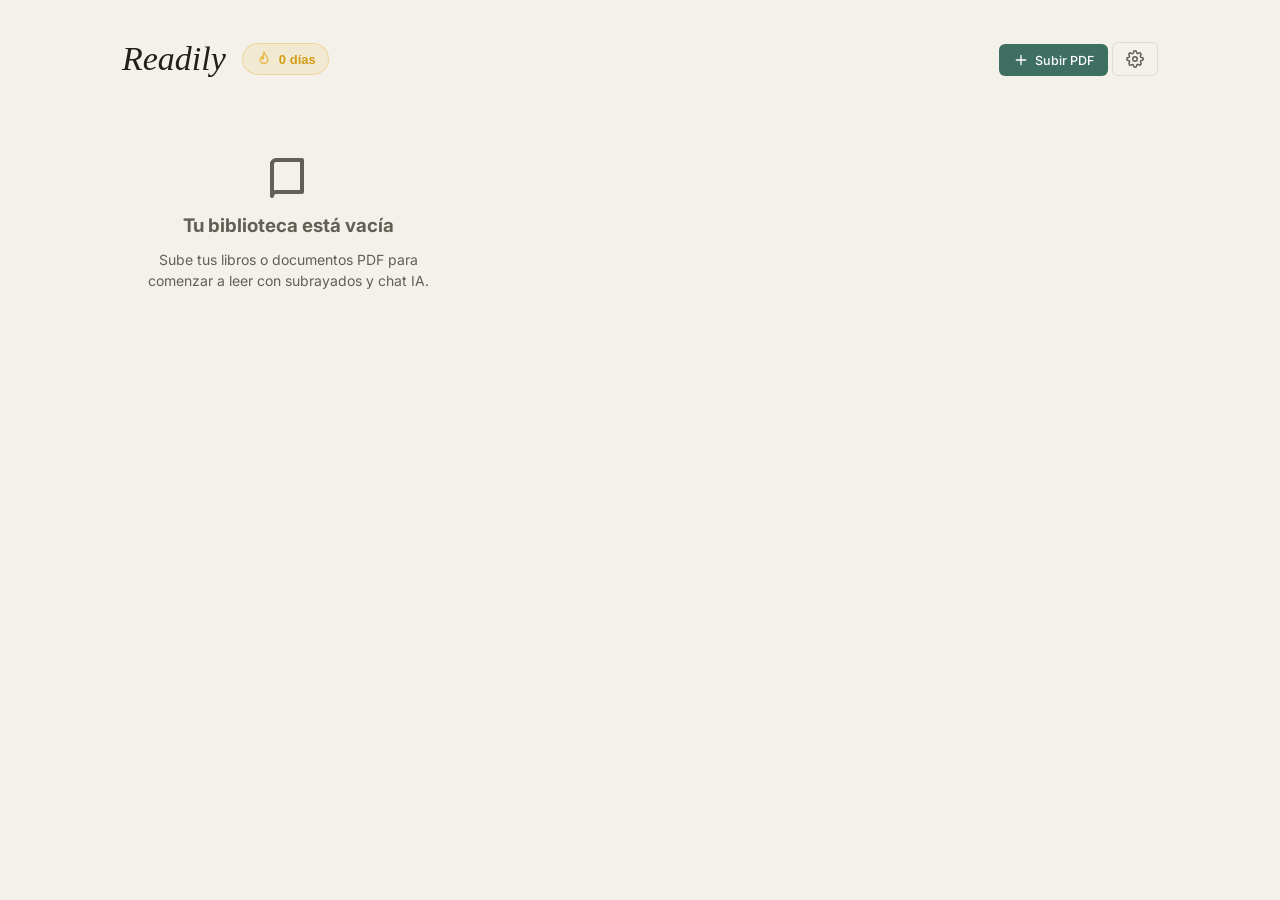
==== index.html @ dd0cfbba "fix: one-time cache purge and restore service worker registration" ====
<!DOCTYPE html>
<html lang="es">
<head>
  <meta charset="UTF-8">
  <meta name="viewport" content="width=device-width, initial-scale=1.0, viewport-fit=cover">
  <title>Readily</title>
  <meta name="description" content="Readily — Lector personal de PDFs con IA estilo Acrobat, racha de lectura y glosario.">
  <link rel="manifest" href="manifest.json">
  <meta name="theme-color" content="#1F1D1A">
  <meta name="apple-mobile-web-app-capable" content="yes">
  <meta name="apple-mobile-web-app-status-bar-style" content="black-translucent">
  <meta name="apple-mobile-web-app-title" content="Readily">
  <link rel="apple-touch-icon" href="icon-192.png">

  <!-- Limpieza ÚNICA de la caché vieja de la v1 (no se repite, para no romper el modo offline) -->
  <script>
    (async function purgeStaleCachesOnce() {
      try {
        if (localStorage.getItem('readily_v2_purged')) return;
        localStorage.setItem('readily_v2_purged', '1');
        if ('serviceWorker' in navigator) {
          const regs = await navigator.serviceWorker.getRegistrations();
          for (const r of regs) await r.unregister();
        }
        if ('caches' in window) {
          const keys = await caches.keys();
          for (const k of keys) await caches.delete(k);
        }
        location.reload();
      } catch (_) {}
    })();
  </script>

  <!-- Estilos de Readily v2 -->
  <link rel="stylesheet" href="css/style.css?v=2.2">

  <link rel="preconnect" href="https://fonts.googleapis.com">
  <link rel="preconnect" href="https://fonts.gstatic.com" crossorigin>
  <link href="https://fonts.googleapis.com/css2?family=Inter:wght@400;500;600;700&display=swap" rel="stylesheet">
</head>
<body>
  <div id="app-root"></div>

  <!-- Librerías locales en vendor/ para funcionamiento sin conexión -->
  <script src="vendor/supabase.js"></script>
  <script src="vendor/pdf.min.js"></script>

  <script>
    if ('serviceWorker' in navigator) {
      window.addEventListener('load', () => navigator.serviceWorker.register('sw.js').catch(() => {}));
    }
    // Configurar worker local de pdf.js
    if (window.pdfjsLib) {
      window.pdfjsLib.GlobalWorkerOptions.workerSrc = 'vendor/pdf.worker.min.js';
    }
  </script>

  <!-- Módulo de la aplicación v2 con sello de versión -->
  <script type="module">
    import { initApp } from './js/app.js?v=2.2';
    window.addEventListener('DOMContentLoaded', () => {
      initApp(document.getElementById('app-root'));
    });
  </script>
</body>
</html>
---- css/style.css ----
/* ============================================================
   Readily v2 — Sistema de Estilos y Diseño Premium
   ============================================================ */

:root {
  --paper: #F4F1EA;
  --paper-card: #FFFFFF;
  --ink: #22201D;
  --ink-soft: #635E56;
  --ink-light: #948F86;
  --spine: #1F1D1A;
  --spine-text: #F4F1EA;
  
  --accent: #3F6E63;
  --accent-h: #31574E;
  --accent-soft: #E2ECE8;
  --accent-glow: rgba(63, 110, 99, 0.15);
  
  --line: #E2DAD0;
  --line-dark: #33302B;
  
  --serif: Georgia, "Iowan Old Style", "Palatino Linotype", serif;
  --sans: "Inter", -apple-system, BlinkMacSystemFont, "Segoe UI", Roboto, sans-serif;
  
  --r-sm: 6px;
  --r: 10px;
  --r-lg: 16px;
  --r-xl: 24px;
  
  --shadow-sm: 0 2px 8px rgba(34, 32, 29, 0.05);
  --shadow: 0 8px 24px rgba(34, 32, 29, 0.09);
  --shadow-lg: 0 16px 48px rgba(34, 32, 29, 0.16);
  
  --warn: #E9B949;
  --danger: #B4433A;
  --danger-soft: #FDF0F0;
  --success: #2A7A6B;
}

*, *::before, *::after {
  box-sizing: border-box;
  margin: 0;
  padding: 0;
}

html, body {
  height: 100%;
  width: 100%;
  overflow: hidden;
  font-family: var(--sans);
  color: var(--ink);
  background-color: var(--paper);
  -webkit-font-smoothing: antialiased;
  -webkit-tap-highlight-color: transparent;
}

#app-root {
  height: 100vh;
  width: 100vw;
  display: flex;
  flex-direction: column;
}

/* ============================================================
   BOTONES E INPUTS
   ============================================================ */

.btn {
  display: inline-flex;
  align-items: center;
  justify-content: center;
  gap: 6px;
  padding: 10px 18px;
  border-radius: var(--r);
  font-size: 13.5px;
  font-weight: 500;
  font-family: var(--sans);
  cursor: pointer;
  border: 1px solid transparent;
  transition: all 0.15s ease;
  white-space: nowrap;
  user-select: none;
}

.btn.primary {
  background: var(--accent);
  color: #fff;
}
.btn.primary:hover {
  background: var(--accent-h);
  box-shadow: 0 4px 12px var(--accent-glow);
}

.btn.ghost {
  background: transparent;
  color: var(--ink-soft);
  border-color: var(--line);
}
.btn.ghost:hover {
  background: var(--paper-card);
  color: var(--ink);
  border-color: var(--ink-light);
}

.btn.danger {
  color: var(--danger);
  border-color: rgba(180, 67, 58, 0.2);
}
.btn.danger:hover {
  background: var(--danger-soft);
  border-color: var(--danger);
}

.btn.small {
  padding: 7px 13px;
  font-size: 12.5px;
  border-radius: var(--r-sm);
}

.btn.xsmall {
  padding: 4px 9px;
  font-size: 11.5px;
  border-radius: 4px;
}

.btn.icon-only {
  padding: 8px;
  border-radius: var(--r-sm);
}

.btn.full {
  width: 100%;
}

.btn:disabled {
  opacity: 0.5;
  cursor: not-allowed;
  pointer-events: none;
}

.icon-btn {
  background: transparent;
  border: none;
  color: var(--ink-soft);
  padding: 6px;
  border-radius: var(--r-sm);
  cursor: pointer;
  display: inline-flex;
  align-items: center;
  justify-content: center;
  transition: all 0.15s ease;
}
.icon-btn:hover {
  background: rgba(0,0,0,0.06);
  color: var(--ink);
}
.icon-btn.danger:hover {
  background: var(--danger-soft);
  color: var(--danger);
}

.input {
  width: 100%;
  padding: 10px 14px;
  border: 1px solid var(--line);
  border-radius: var(--r);
  font-size: 13.5px;
  font-family: var(--sans);
  color: var(--ink);
  background: var(--paper-card);
  outline: none;
  transition: border-color 0.15s ease, box-shadow 0.15s ease;
}
.input:focus {
  border-color: var(--accent);
  box-shadow: 0 0 0 3px var(--accent-glow);
}
.input.small {
  padding: 6px 10px;
  font-size: 12.5px;
  border-radius: var(--r-sm);
}
textarea.input {
  resize: vertical;
  line-height: 1.5;
}

.field {
  margin-bottom: 16px;
}
.field label {
  display: block;
  font-size: 12px;
  font-weight: 600;
  color: var(--ink-soft);
  margin-bottom: 6px;
  text-transform: uppercase;
  letter-spacing: 0.03em;
}

/* ============================================================
   PANTALLAS DE AUTENTICACIÓN Y CONEXIÓN
   ============================================================ */

.auth-screen {
  flex: 1;
  display: flex;
  align-items: center;
  justify-content: center;
  padding: 24px;
  background: var(--paper);
}

.auth-card {
  background: var(--paper-card);
  border: 1px solid var(--line);
  border-radius: var(--r-lg);
  padding: 40px 36px;
  width: 100%;
  max-width: 440px;
  box-shadow: var(--shadow);
}

.auth-logo {
  font-family: var(--serif);
  font-style: italic;
  font-size: 36px;
  color: var(--accent);
  margin-bottom: 4px;
}
.auth-tagline {
  font-size: 13.5px;
  color: var(--ink-soft);
  margin-bottom: 28px;
}
.auth-card h2 {
  font-size: 19px;
  font-weight: 700;
  margin-bottom: 8px;
}
.auth-hint {
  font-size: 13px;
  color: var(--ink-soft);
  line-height: 1.5;
  margin-bottom: 24px;
}

/* ============================================================
   BIBLIOTECA DE DOCUMENTOS
   ============================================================ */

.lib-container {
  flex: 1;
  overflow-y: auto;
  padding: 40px 32px 80px;
  max-width: 1100px;
  margin: 0 auto;
  width: 100%;
}

.lib-header {
  display: flex;
  justify-content: space-between;
  align-items: center;
  margin-bottom: 28px;
  gap: 16px;
}

.lib-brand {
  display: flex;
  align-items: center;
  gap: 16px;
}
.lib-title {
  font-family: var(--serif);
  font-style: italic;
  font-size: 34px;
  font-weight: 400;
}

.streak-pill {
  display: inline-flex;
  align-items: center;
  gap: 6px;
  background: rgba(233, 185, 73, 0.15);
  border: 1px solid rgba(233, 185, 73, 0.4);
  color: #D49C16;
  padding: 6px 12px;
  border-radius: 999px;
  font-size: 13px;
  font-weight: 600;
  cursor: pointer;
  transition: transform 0.15s ease;
}
.streak-pill:hover {
  transform: translateY(-1px);
}
.streak-pill .fire {
  color: #E9B949;
}
.streak-pill.mini {
  padding: 4px 10px;
  font-size: 12px;
}

.cat-bar {
  display: flex;
  gap: 8px;
  margin-bottom: 24px;
  overflow-x: auto;
  padding-bottom: 4px;
}
.cat-chip {
  padding: 7px 16px;
  border-radius: 999px;
  font-size: 12.5px;
  font-weight: 500;
  border: 1px solid var(--line);
  background: var(--paper-card);
  color: var(--ink-soft);
  cursor: pointer;
  white-space: nowrap;
  transition: all 0.15s ease;
}
.cat-chip:hover {
  border-color: var(--accent);
  color: var(--accent);
}
.cat-chip.on {
  background: var(--accent);
  color: #fff;
  border-color: var(--accent);
}

.doc-grid {
  display: grid;
  grid-template-columns: repeat(auto-fill, minmax(250px, 1fr));
  gap: 20px;
}

.doc-card {
  background: var(--paper-card);
  border: 1px solid var(--line);
  border-radius: var(--r-lg);
  padding: 22px;
  cursor: pointer;
  transition: all 0.2s ease;
  display: flex;
  flex-direction: column;
  box-shadow: var(--shadow-sm);
  position: relative;
}
.doc-card:hover {
  transform: translateY(-3px);
  box-shadow: var(--shadow);
  border-color: var(--accent);
}

.doc-card-top {
  display: flex;
  justify-content: space-between;
  align-items: center;
  margin-bottom: 14px;
}
.doc-emoji {
  font-size: 32px;
  line-height: 1;
}
.doc-cat-tag {
  background: var(--accent-soft);
  color: var(--accent);
  border-radius: 4px;
  padding: 3px 8px;
  font-size: 11px;
  font-weight: 600;
}

.doc-title {
  font-size: 15px;
  font-weight: 600;
  line-height: 1.4;
  color: var(--ink);
  margin-bottom: 8px;
  display: -webkit-box;
  -webkit-line-clamp: 2;
  -webkit-box-orient: vertical;
  overflow: hidden;
}

.doc-meta {
  font-size: 12px;
  color: var(--ink-soft);
  display: flex;
  gap: 8px;
  align-items: center;
  margin-bottom: 14px;
}
.offline-badge {
  color: var(--success);
  font-weight: 600;
  display: inline-flex;
  align-items: center;
  gap: 2px;
}

.doc-prog-wrap {
  height: 4px;
  background: var(--line);
  border-radius: 999px;
  overflow: hidden;
  margin-bottom: 6px;
}
.doc-prog-bar {
  height: 100%;
  background: var(--accent);
  border-radius: 999px;
  transition: width 0.3s ease;
}
.doc-prog-text {
  font-size: 11.5px;
  color: var(--ink-soft);
  margin-bottom: 16px;
}

.doc-card-actions {
  display: flex;
  gap: 6px;
  margin-top: auto;
}

/* ============================================================
   LECTOR (VISOR CONTINUO & TOOLBAR)
   ============================================================ */

.reader-shell {
  flex: 1;
  display: flex;
  flex-direction: column;
  height: 100vh;
  overflow: hidden;
  background-color: var(--paper);
}

.reader-toolbar {
  height: 52px;
  background: var(--spine);
  color: var(--spine-text);
  display: flex;
  align-items: center;
  justify-content: space-between;
  padding: 0 16px;
  z-index: 20;
  flex-shrink: 0;
  gap: 12px;
  box-shadow: 0 2px 10px rgba(0,0,0,0.2);
}

.tb-left, .tb-center, .tb-right {
  display: flex;
  align-items: center;
  gap: 8px;
}

.tb-left {
  min-width: 0;
  flex: 1;
}
.tb-doc-title {
  font-family: var(--serif);
  font-style: italic;
  font-size: 16px;
  white-space: nowrap;
  overflow: hidden;
  text-overflow: ellipsis;
  color: var(--spine-text);
}

.tb-divider {
  width: 1px;
  height: 20px;
  background: rgba(255,255,255,0.15);
  margin: 0 4px;
}

.tb-page-box {
  display: flex;
  align-items: center;
  gap: 4px;
  font-size: 13px;
  color: rgba(255,255,255,0.7);
}
.page-inp {
  width: 44px;
  text-align: center;
  background: rgba(255,255,255,0.1);
  border: 1px solid rgba(255,255,255,0.2);
  color: #fff;
  padding: 4px 2px;
  font-size: 13px;
}

.reader-toolbar .btn.ghost {
  color: var(--spine-text);
  border-color: rgba(255,255,255,0.15);
}
.reader-toolbar .btn.ghost:hover {
  background: rgba(255,255,255,0.15);
  color: #fff;
}
.reader-toolbar .btn.ghost.active {
  background: var(--accent);
  border-color: var(--accent);
  color: #fff;
}
.reader-toolbar .icon-btn {
  color: var(--spine-text);
}
.reader-toolbar .icon-btn:hover {
  background: rgba(255,255,255,0.15);
  color: #fff;
}

.reader-workspace {
  flex: 1;
  display: flex;
  overflow: hidden;
  position: relative;
}

.reader-stage {
  flex: 1;
  overflow: auto;
  display: flex;
  justify-content: center;
  padding: 0;
  background-color: #2B2927;
  position: relative;
}

/* Visor continuo */
.pages {
  display: flex;
  flex-direction: column;
  align-items: center;
  transform-origin: top center;
  transition: transform 0.1s ease-out;
}
.pages.zooming {
  transition: none;
  pointer-events: none;
}

.pg {
  position: relative;
  background: #FFFFFF;
  box-shadow: 0 10px 36px rgba(0, 0, 0, 0.45), 0 2px 8px rgba(0, 0, 0, 0.25);
  margin-bottom: 16px;
  border-radius: 3px;
}

/* Dock flotante de navegación estilo Acrobat */
.reader-float-dock {
  position: fixed;
  bottom: 22px;
  left: 50%;
  transform: translateX(-50%);
  background: rgba(31, 29, 26, 0.92);
  color: #F4F1EA;
  padding: 6px 14px;
  border-radius: 999px;
  box-shadow: 0 12px 36px rgba(0, 0, 0, 0.5);
  display: flex;
  align-items: center;
  gap: 8px;
  z-index: 90;
  backdrop-filter: blur(12px);
  border: 1px solid rgba(255, 255, 255, 0.15);
  transition: opacity 0.2s ease, transform 0.2s ease;
}
.reader-float-dock.hidden {
  opacity: 0;
  transform: translate(-50%, 15px);
  pointer-events: none;
}
.reader-float-dock .icon-btn {
  color: #F4F1EA;
}
.reader-float-dock .icon-btn:hover {
  background: rgba(255, 255, 255, 0.18);
  color: #FFF;
}
.reader-float-dock .dock-page {
  font-size: 13px;
  font-weight: 600;
  color: #FFF;
  padding: 0 6px;
  letter-spacing: 0.02em;
}

.pg-ph {
  width: 100%;
  height: 100%;
  display: flex;
  align-items: center;
  justify-content: center;
  color: var(--ink-light);
  font-size: 24px;
  background: #FAF8F5;
}

.pg-c {
  position: absolute;
  inset: 0;
}
.pg-c canvas {
  display: block;
}

/* Layer de Texto de pdf.js */
.textLayer {
  position: absolute;
  inset: 0;
  overflow: hidden;
  opacity: 0.25;
  line-height: 1;
  z-index: 2;
  cursor: text;
}
.textLayer :is(span, br) {
  color: transparent;
  position: absolute;
  white-space: pre;
  transform-origin: 0% 0%;
}
.textLayer ::selection {
  background: rgba(63, 110, 99, 0.45) !important;
}

.hl-layer, .sr-layer {
  position: absolute;
  inset: 0;
  pointer-events: none;
  z-index: 3;
}
.hl-rect {
  position: absolute;
  mix-blend-mode: multiply;
  border-radius: 2px;
  pointer-events: auto;
  cursor: pointer;
  transition: opacity 0.15s ease;
}
.hl-rect:hover {
  opacity: 0.8;
}
.hl-rect.flash {
  animation: pulse-hl 1.2s ease infinite alternate;
}

@keyframes pulse-hl {
  from { box-shadow: 0 0 2px rgba(233,185,73,0.5); }
  to { box-shadow: 0 0 14px rgba(233,185,73,0.95); }
}

.sr-rect {
  position: absolute;
  background: rgba(233, 185, 73, 0.5);
  border-radius: 2px;
}
.sr-rect.cur {
  background: rgba(233, 185, 73, 0.85);
  box-shadow: 0 0 8px rgba(233, 185, 73, 0.8);
}

/* Toolbar Flotante de Selección */
.sel-float-toolbar {
  position: fixed;
  transform: translate(-50%, -100%);
  background: var(--spine);
  color: var(--spine-text);
  padding: 6px 12px;
  border-radius: 999px;
  box-shadow: var(--shadow-lg);
  display: flex;
  align-items: center;
  gap: 8px;
  z-index: 100;
  animation: popIn 0.15s ease;
}
.sel-float-toolbar::after {
  content: '';
  position: absolute;
  bottom: -6px;
  left: 50%;
  transform: translateX(-50%);
  border-width: 6px 6px 0 6px;
  border-style: solid;
  border-color: var(--spine) transparent transparent transparent;
}

.swatch-dot {
  width: 20px;
  height: 20px;
  border-radius: 50%;
  border: 2px solid transparent;
  cursor: pointer;
  transition: transform 0.1s ease;
}
.swatch-dot:hover {
  transform: scale(1.2);
}

@keyframes popIn {
  from { opacity: 0; transform: translate(-50%, -90%) scale(0.95); }
  to { opacity: 1; transform: translate(-50%, -100%) scale(1); }
}

/* ============================================================
   BARRA LATERAL (SIDEBAR)
   ============================================================ */

.reader-sidebar {
  width: 380px;
  background: var(--paper-card);
  border-left: 1px solid var(--line);
  display: flex;
  flex-direction: column;
  transition: margin-right 0.25s ease;
  margin-right: -380px;
  z-index: 15;
}
.reader-sidebar.open {
  margin-right: 0;
}

.sidebar-header {
  display: flex;
  align-items: center;
  justify-content: space-between;
  border-bottom: 1px solid var(--line);
  padding: 8px 12px;
  background: var(--paper);
}

.sidebar-tabs {
  display: flex;
  gap: 4px;
  overflow-x: auto;
  scrollbar-width: none;
}
.sidebar-tabs::-webkit-scrollbar { display: none; }

.sb-tab {
  background: transparent;
  border: none;
  padding: 8px 10px;
  font-size: 12px;
  font-weight: 500;
  color: var(--ink-soft);
  cursor: pointer;
  border-radius: var(--r-sm);
  white-space: nowrap;
  display: flex;
  align-items: center;
  gap: 4px;
}
.sb-tab:hover {
  color: var(--ink);
  background: rgba(0,0,0,0.04);
}
.sb-tab.on {
  color: var(--accent);
  background: var(--accent-soft);
  font-weight: 700;
}
.sb-tab .badge {
  background: var(--accent);
  color: #fff;
  border-radius: 999px;
  font-size: 10px;
  padding: 1px 5px;
  font-weight: 700;
}

.sidebar-body {
  flex: 1;
  overflow-y: auto;
  display: flex;
  flex-direction: column;
  padding: 16px;
}

.empty-state {
  display: flex;
  flex-direction: column;
  align-items: center;
  justify-content: center;
  text-align: center;
  padding: 48px 24px;
  color: var(--ink-soft);
  gap: 12px;
}
.empty-state p {
  font-size: 14px;
  line-height: 1.5;
}
.empty-state small {
  font-size: 12px;
  color: var(--ink-light);
}

/* Lista de Subrayados */
.hl-list {
  display: flex;
  flex-direction: column;
  gap: 14px;
}
.hl-card {
  background: var(--paper-card);
  border: 1px solid var(--line);
  border-radius: var(--r);
  overflow: hidden;
  display: flex;
  box-shadow: var(--shadow-sm);
}
.hl-color-bar {
  width: 5px;
  flex-shrink: 0;
}
.hl-main {
  flex: 1;
  padding: 12px 14px;
}
.hl-meta {
  display: flex;
  justify-content: space-between;
  align-items: center;
  margin-bottom: 8px;
}
.hl-page-tag {
  font-size: 11px;
  font-weight: 600;
  color: var(--ink-soft);
  background: var(--paper);
  padding: 2px 6px;
  border-radius: 4px;
}
.hl-color-picker {
  display: flex;
  gap: 4px;
}
.swatch-mini {
  width: 14px;
  height: 14px;
  border-radius: 50%;
  border: 1px solid transparent;
  cursor: pointer;
}
.swatch-mini.on {
  border-color: var(--ink);
}
.hl-quote {
  font-size: 13px;
  line-height: 1.5;
  color: var(--ink);
  cursor: pointer;
  margin-bottom: 10px;
}
.hl-quote:hover {
  color: var(--accent);
}
.hl-note-input {
  font-size: 12px;
  padding: 6px 8px;
  margin-bottom: 8px;
}
.hl-actions {
  display: flex;
  gap: 8px;
  justify-content: flex-end;
}

/* Tarjetas 3D */
.fc-head-bar, .gl-head-bar {
  display: flex;
  gap: 10px;
  margin-bottom: 16px;
}
.search-box {
  flex: 1;
  display: flex;
  align-items: center;
  gap: 6px;
  border: 1px solid var(--line);
  border-radius: var(--r-sm);
  padding: 0 10px;
  background: var(--paper-card);
}
.search-box .input {
  border: none;
  background: transparent;
  padding: 6px 0;
}
.search-box .input:focus {
  box-shadow: none;
}

.fc-list {
  display: flex;
  flex-direction: column;
  gap: 16px;
}
.fc-item {
  display: flex;
  flex-direction: column;
  gap: 6px;
}
.fc-card-3d {
  perspective: 1000px;
  height: 150px;
  cursor: pointer;
}
.fc-face {
  position: absolute;
  inset: 0;
  backface-visibility: hidden;
  border-radius: var(--r);
  padding: 20px;
  display: flex;
  flex-direction: column;
  align-items: center;
  justify-content: center;
  text-align: center;
  transition: transform 0.5s ease;
  border: 1px solid var(--line);
  box-shadow: var(--shadow-sm);
}
.fc-front {
  background: var(--spine);
  color: var(--spine-text);
}
.fc-back {
  background: var(--paper-card);
  color: var(--ink);
  transform: rotateY(180deg);
  overflow-y: auto;
}
.fc-card-3d.flipped .fc-front { transform: rotateY(-180deg); }
.fc-card-3d.flipped .fc-back { transform: rotateY(0deg); }

.fc-term {
  font-family: var(--serif);
  font-style: italic;
  font-size: 18px;
  line-height: 1.4;
}
.fc-hint {
  font-size: 10.5px;
  opacity: 0.6;
  margin-top: 10px;
  display: flex;
  align-items: center;
  gap: 4px;
}
.fc-ans {
  font-size: 13px;
  line-height: 1.5;
}
.fc-item-actions {
  display: flex;
  gap: 6px;
  justify-content: flex-end;
}

/* Glosario */
.gl-list {
  display: flex;
  flex-direction: column;
  gap: 12px;
}
.gl-card {
  background: var(--paper-card);
  border: 1px solid var(--line);
  border-radius: var(--r);
  padding: 14px;
  box-shadow: var(--shadow-sm);
}
.gl-head {
  display: flex;
  justify-content: space-between;
  align-items: center;
  margin-bottom: 6px;
}
.gl-term {
  font-weight: 700;
  font-size: 14px;
  color: var(--ink);
}
.gl-def {
  font-size: 13px;
  color: var(--ink-soft);
  line-height: 1.5;
  margin-bottom: 8px;
}
.gl-ctx {
  font-size: 12px;
  background: var(--accent-soft);
  color: var(--accent);
  padding: 6px 10px;
  border-radius: var(--r-sm);
  margin-bottom: 10px;
}
.gl-actions {
  display: flex;
  gap: 6px;
  flex-wrap: wrap;
}

/* Chat Panel */
.chat-thread-bar {
  display: flex;
  gap: 6px;
  margin-bottom: 12px;
  align-items: center;
}
.chat-messages-container {
  flex: 1;
  overflow-y: auto;
  display: flex;
  flex-direction: column;
  gap: 12px;
  padding-right: 4px;
  margin-bottom: 12px;
}

.chat-msg-row {
  display: flex;
  flex-direction: column;
}
.chat-msg-row.user { align-items: flex-end; }
.chat-msg-row.model { align-items: flex-start; }

.chat-bubble {
  max-width: 88%;
  padding: 10px 14px;
  border-radius: var(--r-lg);
  font-size: 13.5px;
  line-height: 1.55;
  position: relative;
}
.chat-bubble.user {
  background: var(--accent);
  color: #fff;
  border-bottom-right-radius: 4px;
}
.chat-bubble.model {
  background: var(--paper-card);
  border: 1px solid var(--line);
  color: var(--ink);
  border-bottom-left-radius: 4px;
  box-shadow: var(--shadow-sm);
}

.chat-cite-card {
  background: rgba(255,255,255,0.2);
  padding: 6px 10px;
  border-radius: var(--r-sm);
  font-size: 12px;
  margin-bottom: 8px;
  cursor: pointer;
  border-left: 3px solid #fff;
}
.chat-bubble.model .chat-cite-card {
  background: var(--accent-soft);
  color: var(--accent);
  border-left-color: var(--accent);
}

.chat-msg-actions {
  display: none;
  gap: 4px;
  margin-top: 4px;
}
.chat-bubble:hover .chat-msg-actions {
  display: flex;
}

.chat-input-container {
  display: flex;
  flex-direction: column;
  gap: 6px;
}
.chat-citation-preview {
  display: flex;
  align-items: center;
  justify-content: space-between;
  background: var(--accent-soft);
  color: var(--accent);
  font-size: 12px;
  padding: 4px 10px;
  border-radius: var(--r-sm);
}
.chat-input-row {
  display: flex;
  gap: 8px;
  align-items: flex-end;
}
.chat-textarea {
  min-height: 40px;
  max-height: 120px;
}

/* ============================================================
   PANEL EXPLICAR
   ============================================================ */

.explain-panel {
  position: fixed;
  bottom: 24px;
  right: 24px;
  width: 440px;
  max-width: calc(100vw - 48px);
  max-height: 80vh;
  background: var(--paper-card);
  border: 1px solid var(--line);
  border-radius: var(--r-lg);
  box-shadow: var(--shadow-lg);
  z-index: 200;
  display: flex;
  flex-direction: column;
  animation: slideUp 0.2s ease;
}

.ex-head {
  display: flex;
  justify-content: space-between;
  align-items: flex-start;
  padding: 18px 20px 12px;
  border-bottom: 1px solid var(--line);
}
.ex-term {
  font-family: var(--serif);
  font-style: italic;
  font-size: 20px;
  color: var(--ink);
}
.ex-sub {
  font-size: 11.5px;
  color: var(--ink-soft);
  margin-top: 2px;
}

.seg {
  display: flex;
  background: var(--paper);
  padding: 3px;
  border-radius: var(--r-sm);
  margin: 12px 20px 0;
}
.seg button {
  flex: 1;
  background: transparent;
  border: none;
  padding: 6px;
  font-size: 12px;
  font-weight: 500;
  color: var(--ink-soft);
  cursor: pointer;
  border-radius: 4px;
}
.seg button.on {
  background: var(--paper-card);
  color: var(--ink);
  font-weight: 700;
  box-shadow: var(--shadow-sm);
}

.ex-body {
  padding: 16px 20px;
  font-size: 14px;
  line-height: 1.65;
  overflow-y: auto;
}
.ex-loading {
  display: flex;
  align-items: center;
  gap: 10px;
  color: var(--ink-soft);
}

.ex-chip {
  display: inline-flex;
  align-items: center;
  gap: 4px;
  font-size: 11.5px;
  padding: 4px 10px;
  border-radius: 999px;
  margin-top: 12px;
  font-weight: 600;
}
.ex-chip.known {
  background: rgba(233,185,73,0.15);
  color: #B58410;
}
.ex-chip.saved {
  background: var(--accent-soft);
  color: var(--accent);
}

.ex-foot {
  display: flex;
  gap: 8px;
  padding: 14px 20px;
  border-top: 1px solid var(--line);
  background: var(--paper);
}

@keyframes slideUp {
  from { opacity: 0; transform: translateY(20px); }
  to { opacity: 1; transform: translateY(0); }
}

/* ============================================================
   MODALES Y DIÁLOGOS
   ============================================================ */

.modal-overlay {
  position: fixed;
  inset: 0;
  background: rgba(31, 29, 26, 0.6);
  backdrop-filter: blur(4px);
  z-index: 500;
  display: flex;
  align-items: center;
  justify-content: center;
  padding: 20px;
  animation: fadeIn 0.15s ease;
}

.modal-card {
  background: var(--paper-card);
  border-radius: var(--r-lg);
  padding: 28px;
  width: 100%;
  max-width: 480px;
  box-shadow: var(--shadow-lg);
}

.modal-title {
  font-size: 18px;
  font-weight: 700;
  margin-bottom: 16px;
}

.modal-actions {
  display: flex;
  gap: 10px;
  justify-content: flex-end;
  margin-top: 24px;
}

/* Toast */
.toast {
  position: fixed;
  bottom: 24px;
  left: 50%;
  transform: translateX(-50%);
  background: var(--spine);
  color: var(--spine-text);
  padding: 10px 20px;
  border-radius: 999px;
  font-size: 13.5px;
  font-weight: 500;
  display: flex;
  align-items: center;
  gap: 10px;
  box-shadow: var(--shadow-lg);
  z-index: 1000;
  animation: popIn 0.2s ease;
}

/* Spinner */
.spinner {
  width: 24px;
  height: 24px;
  border: 2px solid var(--line);
  border-top-color: var(--accent);
  border-radius: 50%;
  animation: spin 0.8s linear infinite;
}
.spinner.sm {
  width: 16px;
  height: 16px;
  border-width: 2px;
}
@keyframes spin { to { transform: rotate(360deg); } }

/* ============================================================
   RESPONSIVE MOBILE
   ============================================================ */

@media (max-width: 768px) {
  .reader-sidebar {
    position: fixed;
    inset: auto 0 0 0;
    width: 100%;
    height: 80vh;
    margin-right: 0;
    transform: translateY(100%);
    transition: transform 0.3s cubic-bezier(0.32, 0.72, 0, 1);
    border-left: none;
    border-top: 1px solid var(--line);
    border-radius: var(--r-xl) var(--r-xl) 0 0;
    box-shadow: 0 -10px 40px rgba(0,0,0,0.2);
  }
  .reader-sidebar.open {
    transform: translateY(0);
  }
  
  .explain-panel {
    left: 12px;
    right: 12px;
    bottom: 12px;
    width: auto;
    max-width: none;
  }
  
  .tb-doc-title {
    display: none;
  }
}
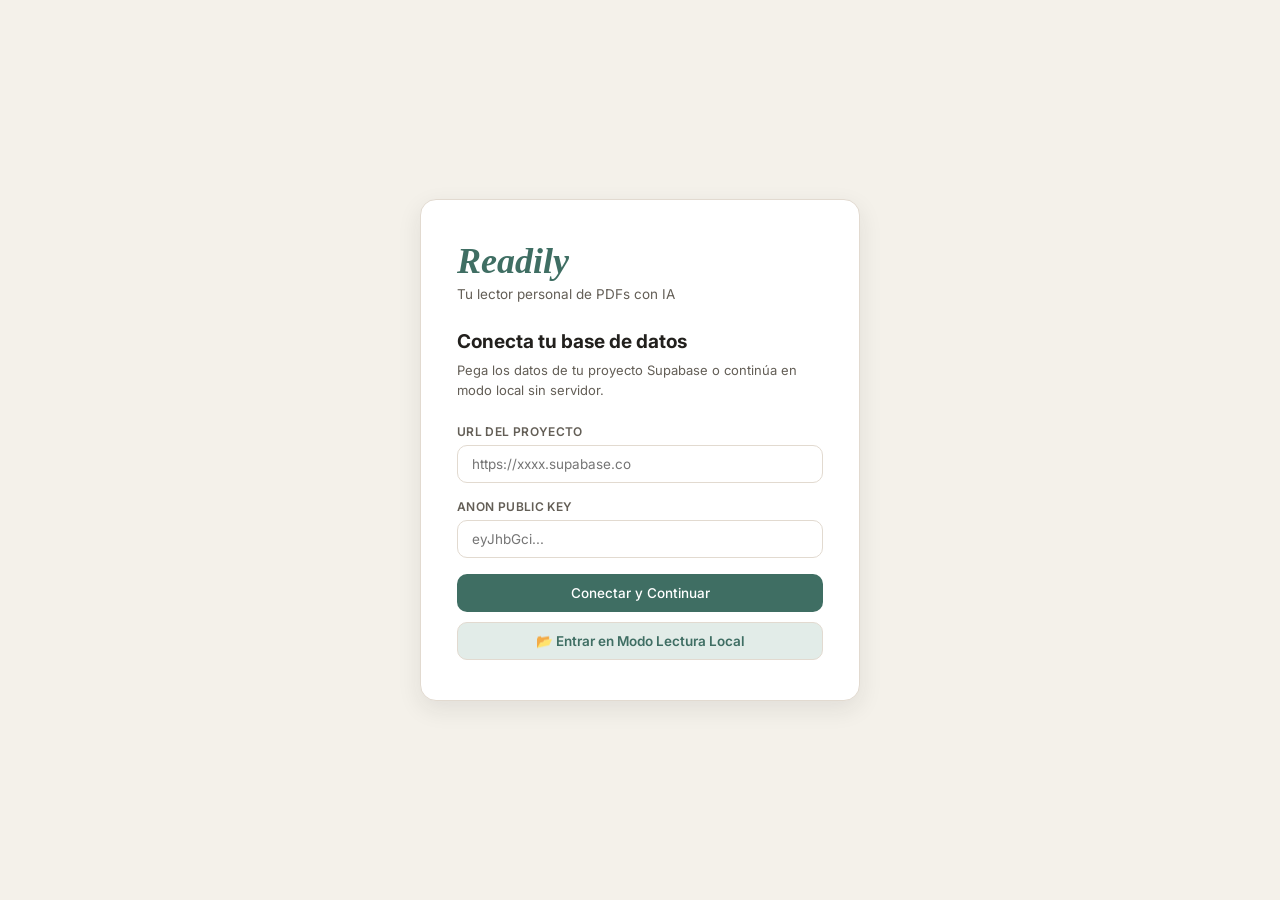
==== commit c375d061: "fix(open): resolve PDF opening issue across mobile and PC" ====
--- a/index.html
+++ b/index.html
@@ -51,13 +51,17 @@
     }
     // Configurar worker local de pdf.js
     if (window.pdfjsLib) {
-      window.pdfjsLib.GlobalWorkerOptions.workerSrc = 'vendor/pdf.worker.min.js';
+      try {
+        window.pdfjsLib.GlobalWorkerOptions.workerSrc = new URL('vendor/pdf.worker.min.js', window.location.href).href;
+      } catch (_) {
+        window.pdfjsLib.GlobalWorkerOptions.workerSrc = 'vendor/pdf.worker.min.js';
+      }
     }
   </script>
 
   <!-- Módulo de la aplicación v2 con sello de versión -->
   <script type="module">
-    import { initApp } from './js/app.js?v=2.2';
+    import { initApp } from './js/app.js?v=2.3';
     window.addEventListener('DOMContentLoaded', () => {
       initApp(document.getElementById('app-root'));
     });
